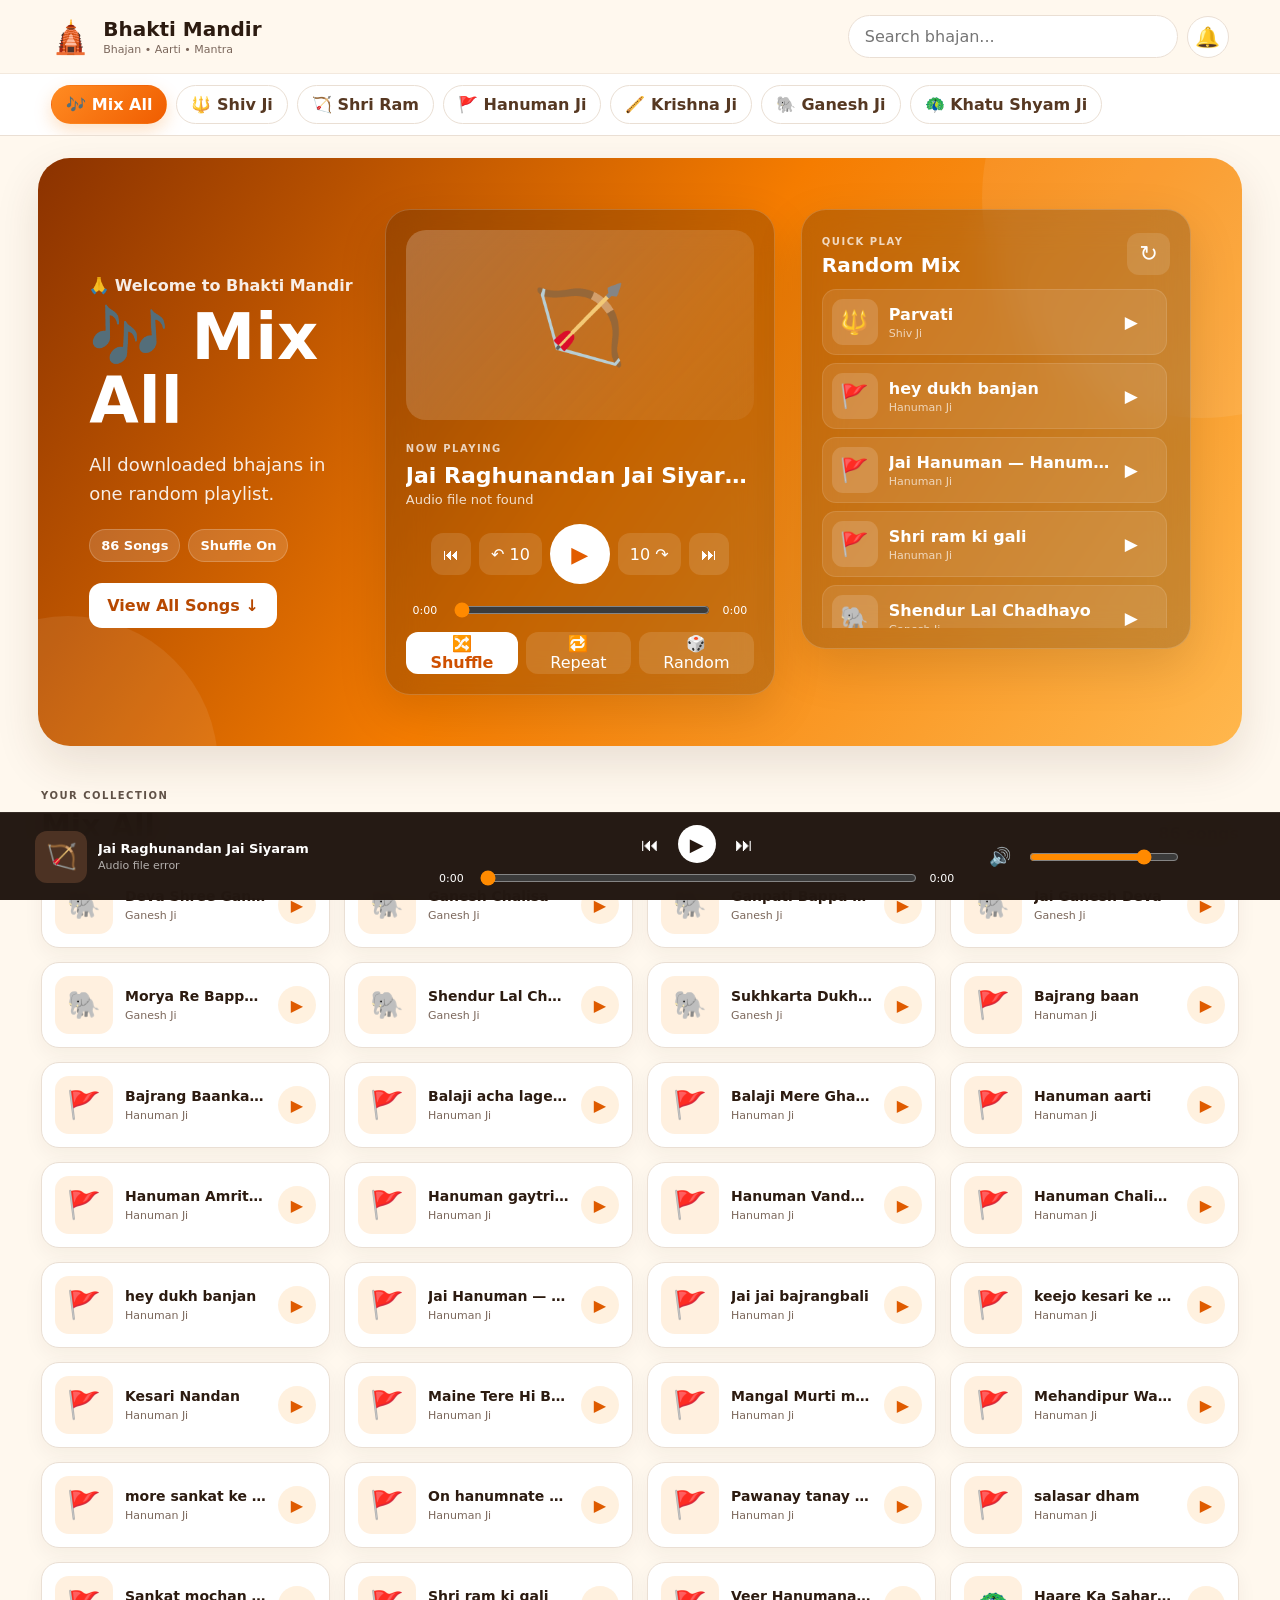
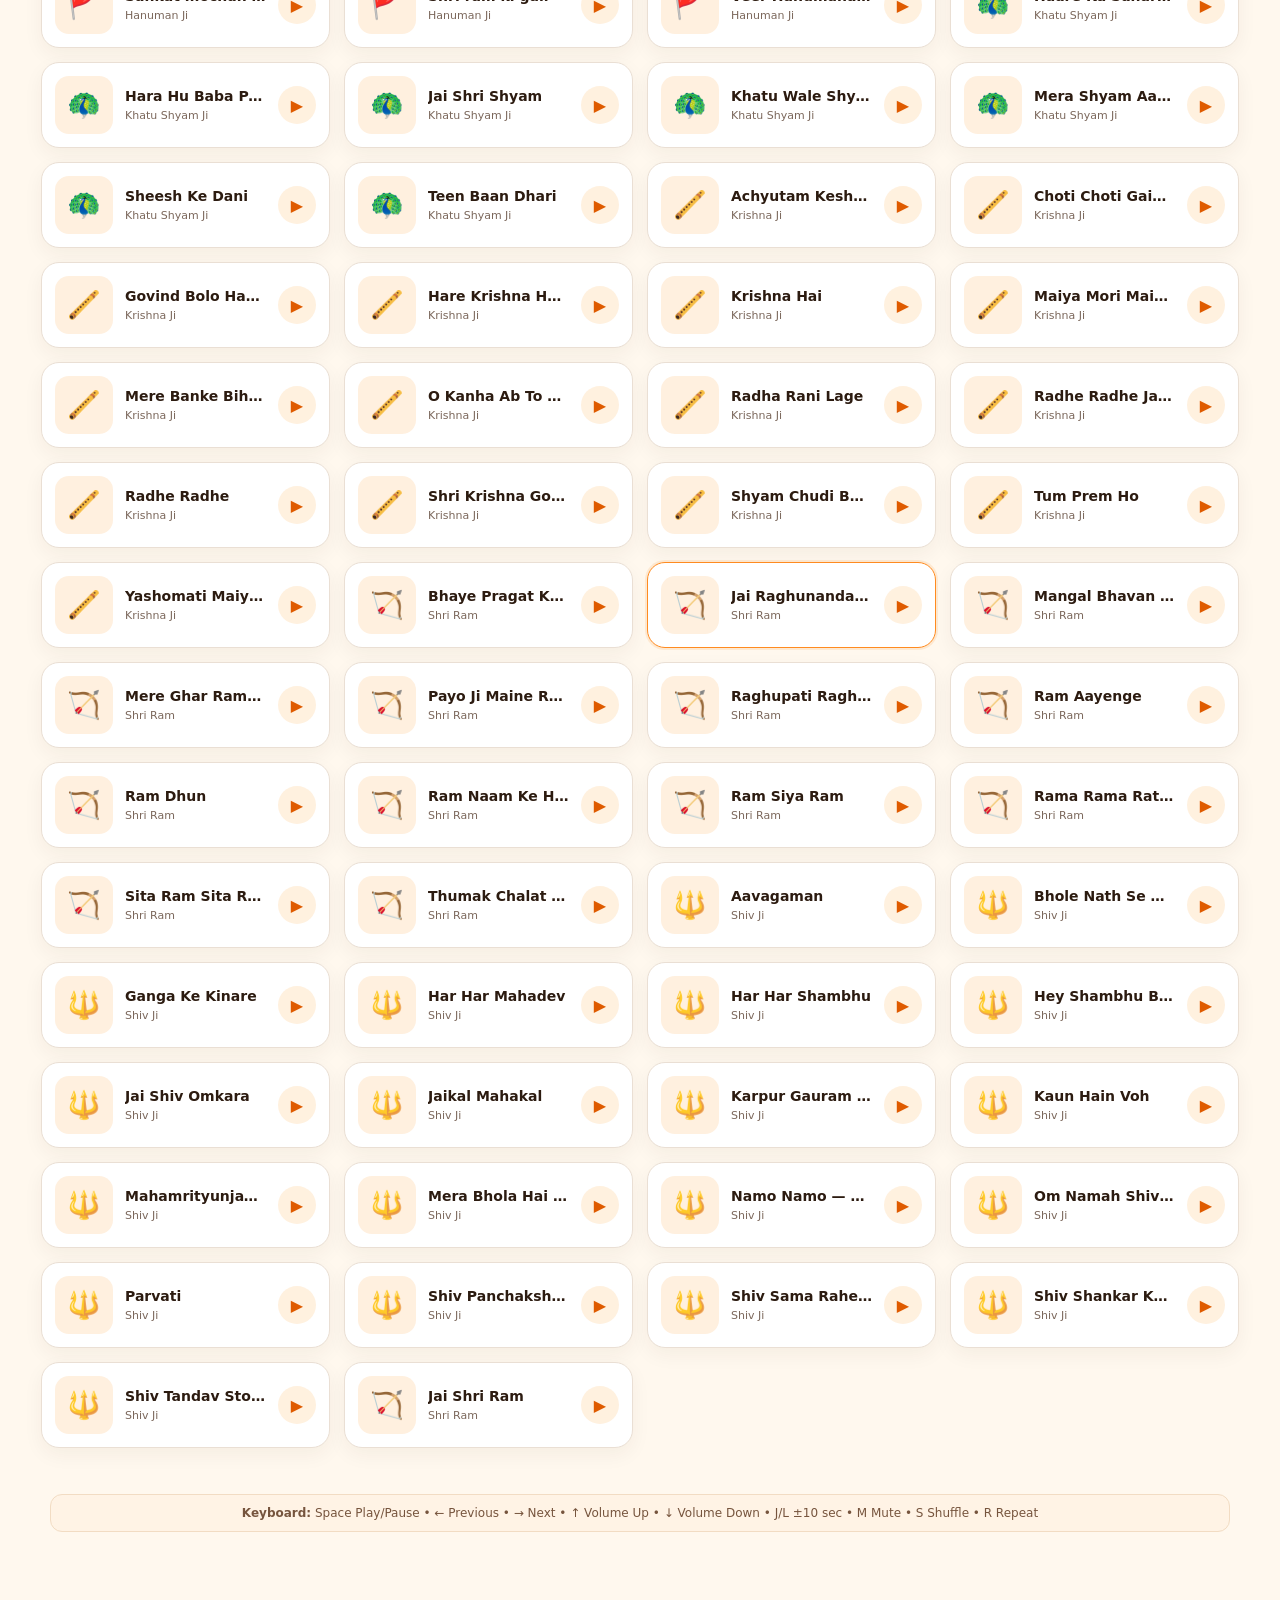
==== index.htm @ 608726d6 "fixing" ====
<!DOCTYPE html>
<html lang="en">
<head>
  <meta charset="UTF-8">

  <meta
    name="viewport"
    content="width=device-width, initial-scale=1.0"
  >

  <meta name="theme-color" content="#f57c00">

  <title>Bhakti Mandir</title>

  <link rel="stylesheet" href="style.css">
</head>

<body>

  <!-- =========================
       HEADER
  ========================== -->

  <header class="header">

    <a
      href="#"
      class="brand"
      id="homeBrand"
    >

      <span class="brand-icon">🛕</span>

      <span>
        <strong>Bhakti Mandir</strong>
        <small>Bhajan • Aarti • Mantra</small>
      </span>

    </a>


    <div class="header-actions">

      <input
        id="searchInput"
        type="search"
        placeholder="Search bhajan..."
        autocomplete="off"
      >

      <button
        id="bellButton"
        class="icon-button"
        title="Temple Bell"
      >
        🔔
      </button>

    </div>

  </header>



  <!-- =========================
       GOD MENU
  ========================== -->

  <nav class="god-menu">

    <button
      class="god-btn active"
      data-god="mix"
    >
      🎶 Mix All
    </button>


    <button
      class="god-btn"
      data-god="shiv"
    >
      🔱 Shiv Ji
    </button>


    <button
      class="god-btn"
      data-god="ram"
    >
      🏹 Shri Ram
    </button>


    <button
      class="god-btn"
      data-god="hanuman"
    >
      🚩 Hanuman Ji
    </button>


    <button
      class="god-btn"
      data-god="krishna"
    >
      🪈 Krishna Ji
    </button>


    <button
      class="god-btn"
      data-god="ganesh"
    >
      🐘 Ganesh Ji
    </button>


    <button
      class="god-btn"
      data-god="shyam"
    >
      🦚 Khatu Shyam Ji
    </button>

  </nav>



  <!-- =========================
       MAIN
  ========================== -->

  <main>


    <!-- =========================
         HERO
    ========================== -->

    <section
      class="hero"
      id="hero"
    >


      <!-- LEFT -->

      <div class="hero-copy">

        <div
          class="eyebrow"
          id="heroGreeting"
        >
          🙏 Welcome to Bhakti Mandir
        </div>


        <h1 id="heroTitle">
          🎶 Mix All
        </h1>


        <p id="heroSubtitle">
          All downloaded bhajans in one random playlist.
        </p>


        <div class="hero-stats">

          <span id="sectionCount">
            0 Songs
          </span>

          <span id="shuffleStatus">
            Shuffle On
          </span>

        </div>


        <button
          class="primary-btn"
          id="viewAllSongsBtn"
        >
          View All Songs ↓
        </button>

      </div>



      <!-- CENTER PLAYER -->

      <div class="now-playing-card">


        <div
          class="large-cover"
          id="heroSongCover"
        >
          🎶
        </div>


        <div class="now-text">

          <small>NOW PLAYING</small>

          <h2 id="heroSongTitle">
            Choose a song
          </h2>

          <p id="heroSongArtist">
            Bhakti Mandir
          </p>

        </div>



        <div class="hero-controls">

          <button
            id="heroPrevBtn"
            title="Previous Song"
          >
            ⏮
          </button>


          <button
            id="back10Btn"
            title="Back 10 seconds"
          >
            ↶ 10
          </button>


          <button
            id="heroPlayBtn"
            class="main-play"
            title="Play / Pause"
          >
            ▶
          </button>


          <button
            id="forward10Btn"
            title="Forward 10 seconds"
          >
            10 ↷
          </button>


          <button
            id="heroNextBtn"
            title="Next Song"
          >
            ⏭
          </button>

        </div>



        <div class="progress-wrap">

          <span id="heroCurrentTime">
            0:00
          </span>


          <input
            id="heroProgress"
            type="range"
            min="0"
            max="100"
            value="0"
          >


          <span id="heroDuration">
            0:00
          </span>

        </div>



        <div class="secondary-controls">


          <button
            id="shuffleBtn"
            class="control-toggle active"
          >
            🔀 Shuffle
          </button>


          <button
            id="repeatBtn"
            class="control-toggle"
          >
            🔁 Repeat
          </button>


          <button id="randomBtn">
            🎲 Random
          </button>

        </div>

      </div>



      <!-- RIGHT QUICK PLAY -->

      <aside class="quick-panel">


        <div class="panel-heading">

          <div>

            <small>
              QUICK PLAY
            </small>

            <h3 id="quickListTitle">
              Random Mix
            </h3>

          </div>


          <button
            id="refreshQuickBtn"
            title="New random list"
          >
            ↻
          </button>

        </div>


        <div
          id="heroQuickList"
          class="quick-list"
        ></div>

      </aside>


    </section>



    <!-- =========================
         ALL SONGS
    ========================== -->

    <section
      class="songs-section"
      id="songsSection"
    >


      <div class="section-heading">

        <div>

          <small>
            YOUR COLLECTION
          </small>

          <h2 id="songSectionTitle">
            Mix All
          </h2>

        </div>


        <span id="songCount">
          0 songs
        </span>

      </div>



      <div
        id="songList"
        class="song-grid"
      ></div>


    </section>


  </main>



  <!-- =========================
       KEYBOARD GUIDE
  ========================== -->

  <div class="keyboard-help">

    <strong>Keyboard:</strong>

    Space Play/Pause •
    ← Previous •
    → Next •
    ↑ Volume Up •
    ↓ Volume Down •
    J/L ±10 sec •
    M Mute •
    S Shuffle •
    R Repeat

  </div>



  <!-- =========================
       BOTTOM PLAYER
  ========================== -->

  <footer class="bottom-player">


    <div class="bottom-song">


      <div
        class="bottom-cover"
        id="bottomCover"
      >
        🎶
      </div>


      <div>

        <strong id="bottomTitle">
          Choose a song
        </strong>

        <small id="bottomArtist">
          Bhakti Mandir
        </small>

      </div>


    </div>



    <div class="bottom-center">


      <div class="bottom-controls">

        <button
          id="previousBtn"
          title="Previous"
        >
          ⏮
        </button>


        <button
          id="bottomPlayBtn"
          class="bottom-main-play"
          title="Play / Pause"
        >
          ▶
        </button>


        <button
          id="nextBtn"
          title="Next"
        >
          ⏭
        </button>

      </div>



      <div class="bottom-progress-row">

        <span id="bottomCurrentTime">
          0:00
        </span>


        <input
          id="bottomProgress"
          type="range"
          min="0"
          max="100"
          value="0"
        >


        <span id="bottomDuration">
          0:00
        </span>

      </div>


    </div>



    <div class="volume-area">

      <button
        id="muteBtn"
        title="Mute"
      >
        🔊
      </button>


      <input
        id="volumeSlider"
        type="range"
        min="0"
        max="1"
        step="0.05"
        value="0.8"
      >

    </div>


  </footer>



  <audio
    id="audioPlayer"
    preload="metadata"
  ></audio>


  <script src="script.js"></script>

</body>
</html>
---- style.css ----
* {
    box-sizing: border-box;
}


:root {

    --bg: #fff8ee;

    --card: #ffffff;

    --text: #2c1b10;

    --muted: #7b675b;

    --orange: #f57c00;

    --line: #eadfd4;

    --shadow:
        0 18px 45px rgba(76, 45, 20, 0.12);

}



html {

    scroll-behavior: smooth;

}



body {

    margin: 0;

    font-family:
        Inter,
        system-ui,
        -apple-system,
        Segoe UI,
        Roboto,
        Arial,
        sans-serif;

    background: var(--bg);

    color: var(--text);

    padding-bottom: 108px;

}



button,
input {

    font: inherit;

}



button {

    cursor: pointer;

}



/* ========================
   HEADER
======================== */

.header {

    min-height: 74px;

    padding:
        12px
        clamp(16px, 4vw, 54px);

    display: flex;

    align-items: center;

    justify-content: space-between;

    gap: 16px;

    position: sticky;

    top: 0;

    z-index: 100;

    background:
        rgba(255, 248, 238, 0.94);

    backdrop-filter: blur(18px);

    border-bottom:
        1px solid
        rgba(120, 80, 45, 0.09);

}



.brand {

    text-decoration: none;

    color: inherit;

    display: flex;

    align-items: center;

    gap: 12px;

}



.brand-icon {

    font-size: 32px;

}



.brand strong {

    display: block;

    font-size: 20px;

}



.brand small {

    display: block;

    color: var(--muted);

    font-size: 11px;

    margin-top: 2px;

}



.header-actions {

    display: flex;

    gap: 9px;

    align-items: center;

}



#searchInput {

    width: min(330px, 38vw);

    border:
        1px solid
        var(--line);

    background: white;

    border-radius: 999px;

    padding: 11px 16px;

    outline: none;

}



#searchInput:focus {

    border-color: #ff9b31;

    box-shadow:
        0 0 0 3px
        rgba(245, 124, 0, 0.12);

}



.icon-button {

    width: 42px;

    height: 42px;

    border-radius: 50%;

    border:
        1px solid
        var(--line);

    background: white;

    font-size: 20px;

}



.icon-button.ringing {

    animation:
        ring 0.55s ease;

}



@keyframes ring {

    0%,
    100% {
        transform: rotate(0);
    }

    25% {
        transform: rotate(18deg);
    }

    50% {
        transform: rotate(-18deg);
    }

    75% {
        transform: rotate(12deg);
    }

}



/* ========================
   GOD MENU
======================== */

.god-menu {

    position: sticky;

    top: 74px;

    z-index: 90;

    display: flex;

    gap: 9px;

    overflow-x: auto;

    padding:
        11px
        clamp(16px, 4vw, 54px);

    background: white;

    border-bottom:
        1px solid
        var(--line);

    scrollbar-width: none;

}



.god-menu::-webkit-scrollbar {

    display: none;

}



.god-btn {

    white-space: nowrap;

    border:
        1px solid
        var(--line);

    background: white;

    color: #563822;

    padding: 9px 14px;

    border-radius: 999px;

    font-weight: 700;

}



.god-btn:hover,
.god-btn.active {

    background:
        linear-gradient(
            135deg,
            #ff8b22,
            #f05d00
        );

    color: white;

    border-color: transparent;

    box-shadow:
        0 7px 18px
        rgba(245, 124, 0, 0.23);

}



/* ========================
   MAIN
======================== */

main {

    width: min(1450px, 100%);

    margin: auto;

    padding:
        22px
        clamp(14px, 3vw, 38px)
        30px;

}



/* ========================
   HERO
======================== */

.hero {

    min-height: 540px;

    border-radius: 32px;

    padding:
        clamp(22px, 4vw, 52px);

    display: grid;

    grid-template-columns:
        minmax(0, 1fr)
        minmax(320px, 390px)
        minmax(300px, 390px);

    gap: 26px;

    align-items: center;

    color: white;

    background:
        linear-gradient(
            125deg,
            #8b3200,
            #f57c00 48%,
            #ffb74d
        );

    box-shadow: var(--shadow);

    overflow: hidden;

    position: relative;

}



.hero::before,
.hero::after {

    content: "";

    position: absolute;

    border-radius: 50%;

    background:
        rgba(255, 255, 255, 0.08);

    pointer-events: none;

}



.hero::before {

    width: 440px;

    height: 440px;

    right: -180px;

    top: -180px;

}



.hero::after {

    width: 300px;

    height: 300px;

    left: -120px;

    bottom: -170px;

}



.hero > * {

    position: relative;

    z-index: 1;

}



.eyebrow {

    font-weight: 800;

    opacity: 0.9;

    margin-bottom: 10px;

}



.hero-copy h1 {

    font-size:
        clamp(38px, 5vw, 72px);

    line-height: 1;

    margin:
        0 0 17px;

}



.hero-copy p {

    max-width: 580px;

    font-size: 18px;

    line-height: 1.6;

    opacity: 0.9;

}



.hero-stats {

    display: flex;

    gap: 8px;

    flex-wrap: wrap;

    margin: 21px 0;

}



.hero-stats span {

    background:
        rgba(255, 255, 255, 0.15);

    border:
        1px solid
        rgba(255, 255, 255, 0.19);

    padding:
        8px 11px;

    border-radius: 999px;

    font-size: 13px;

    font-weight: 700;

}



.primary-btn {

    border: 0;

    border-radius: 13px;

    background: white;

    color: #b74800;

    font-weight: 800;

    padding:
        13px 18px;

}



/* ========================
   PLAYER CARDS
======================== */

.now-playing-card,
.quick-panel {

    border:
        1px solid
        rgba(255, 255, 255, 0.18);

    background:
        rgba(25, 11, 3, 0.22);

    backdrop-filter:
        blur(18px);

    border-radius: 25px;

    padding: 20px;

    box-shadow:
        0 18px 50px
        rgba(0, 0, 0, 0.12);

}



.large-cover {

    height: 190px;

    border-radius: 20px;

    display: grid;

    place-items: center;

    font-size: 76px;

    background:
        linear-gradient(
            135deg,
            rgba(255,255,255,0.22),
            rgba(255,255,255,0.05)
        );

    margin-bottom: 17px;

}



.now-text small,
.panel-heading small,
.section-heading small {

    font-size: 10px;

    letter-spacing: 1.5px;

    font-weight: 900;

    opacity: 0.75;

}



.now-text h2 {

    font-size: 22px;

    margin:
        7px 0 4px;

    white-space: nowrap;

    overflow: hidden;

    text-overflow: ellipsis;

}



.now-text p {

    font-size: 13px;

    margin:
        0 0 17px;

    opacity: 0.8;

    white-space: nowrap;

    overflow: hidden;

    text-overflow: ellipsis;

}



.hero-controls,
.secondary-controls {

    display: flex;

    align-items: center;

    justify-content: center;

    gap: 8px;

}



.hero-controls button,
.secondary-controls button,
.panel-heading button {

    border: 0;

    color: white;

    background:
        rgba(255,255,255,0.12);

    border-radius: 12px;

    min-height: 42px;

    padding:
        0 12px;

}



.hero-controls button:hover,
.secondary-controls button:hover {

    background:
        rgba(255,255,255,0.22);

}



.hero-controls .main-play {

    width: 60px;

    height: 60px;

    border-radius: 50%;

    font-size: 22px;

    background: white;

    color: #e25c00;

}



.progress-wrap,
.bottom-progress-row {

    display: grid;

    grid-template-columns:
        38px
        1fr
        38px;

    align-items: center;

    gap: 8px;

    margin:
        16px 0 12px;

}



.progress-wrap span,
.bottom-progress-row span {

    font-size: 11px;

    text-align: center;

}



input[type="range"] {

    accent-color: #ff8a00;

    width: 100%;

}



.control-toggle.active {

    background:
        white !important;

    color:
        #cf5000 !important;

    font-weight: 800;

}



/* ========================
   QUICK LIST
======================== */

.quick-panel {

    align-self: stretch;

    max-height: 440px;

    display: flex;

    flex-direction: column;

}



.panel-heading {

    display: flex;

    align-items: center;

    justify-content: space-between;

    margin-bottom: 12px;

}



.panel-heading h3 {

    margin:
        4px 0 0;

    font-size: 20px;

}



.panel-heading button {

    font-size: 22px;

}



.quick-list {

    overflow: auto;

    padding-right: 3px;

}



.quick-item {

    width: 100%;

    display: grid;

    grid-template-columns:
        46px 1fr 32px;

    gap: 11px;

    align-items: center;

    color: white;

    background:
        rgba(255,255,255,0.09);

    border:
        1px solid
        rgba(255,255,255,0.11);

    border-radius: 14px;

    padding: 9px;

    margin-bottom: 8px;

    text-align: left;

}



.quick-item:hover,
.quick-item.active {

    background:
        rgba(255,255,255,0.20);

}



.quick-icon {

    width: 46px;

    height: 46px;

    border-radius: 11px;

    display: grid;

    place-items: center;

    background:
        rgba(255,255,255,0.15);

    font-size: 23px;

}



.quick-info {

    min-width: 0;

}



.quick-info strong,
.quick-info small {

    display: block;

    white-space: nowrap;

    overflow: hidden;

    text-overflow: ellipsis;

}



.quick-info small {

    font-size: 11px;

    opacity: 0.68;

    margin-top: 3px;

}



.quick-play {

    font-size: 17px;

}



/* ========================
   SONG COLLECTION
======================== */

.songs-section {

    padding:
        38px 3px 16px;

}



.section-heading {

    display: flex;

    justify-content: space-between;

    align-items: end;

    gap: 15px;

    margin-bottom: 19px;

}



.section-heading h2 {

    font-size: 30px;

    margin:
        5px 0 0;

}



.section-heading span {

    color: var(--muted);

    font-weight: 700;

}



.song-grid {

    display: grid;

    grid-template-columns:
        repeat(
            4,
            minmax(0, 1fr)
        );

    gap: 14px;

}



.song-card {

    background: white;

    border:
        1px solid
        var(--line);

    border-radius: 18px;

    padding: 13px;

    display: grid;

    grid-template-columns:
        58px 1fr 38px;

    gap: 12px;

    align-items: center;

    box-shadow:
        0 7px 20px
        rgba(57,34,16,0.05);

    transition:
        0.18s ease;

}



.song-card:hover {

    transform:
        translateY(-2px);

    box-shadow:
        0 12px 28px
        rgba(57,34,16,0.1);

}



.song-card.active {

    border-color:
        #ff8b20;

    box-shadow:
        0 0 0 2px
        rgba(245,124,0,0.12);

}



.song-cover {

    width: 58px;

    height: 58px;

    border-radius: 14px;

    display: grid;

    place-items: center;

    font-size: 27px;

    background:
        #fff0df;

}



.song-meta {

    min-width: 0;

}



.song-meta strong,
.song-meta small {

    display: block;

    white-space: nowrap;

    overflow: hidden;

    text-overflow: ellipsis;

}



.song-meta strong {

    font-size: 14px;

}



.song-meta small {

    color: var(--muted);

    margin-top: 5px;

    font-size: 11px;

}



.card-play {

    width: 38px;

    height: 38px;

    border: 0;

    border-radius: 50%;

    background:
        #fff1df;

    color:
        #df5b00;

    font-weight: 900;

}



.empty-message {

    grid-column:
        1 / -1;

    background: white;

    border:
        1px dashed
        var(--line);

    border-radius: 18px;

    padding: 35px;

    text-align: center;

    color: var(--muted);

}



/* ========================
   KEYBOARD GUIDE
======================== */

.keyboard-help {

    width:
        min(
            1180px,
            calc(100% - 28px)
        );

    margin:
        0 auto 22px;

    padding:
        11px 15px;

    background:
        #fff3e5;

    border:
        1px solid
        #f2dcc3;

    border-radius: 12px;

    color:
        #76543d;

    font-size: 12px;

    text-align: center;

}



/* ========================
   BOTTOM PLAYER
======================== */

.bottom-player {

    position: fixed;

    left: 0;

    right: 0;

    bottom: 0;

    z-index: 200;

    min-height: 88px;

    padding:
        10px
        clamp(12px, 3vw, 35px);

    display: grid;

    grid-template-columns:
        minmax(190px, 1fr)
        minmax(330px, 1.4fr)
        minmax(180px, 0.7fr);

    gap: 20px;

    align-items: center;

    background:
        rgba(30,19,13,0.97);

    color: white;

    border-top:
        1px solid
        rgba(255,255,255,0.08);

    backdrop-filter:
        blur(18px);

}



.bottom-song {

    display: flex;

    align-items: center;

    gap: 11px;

    min-width: 0;

}



.bottom-cover {

    width: 52px;

    height: 52px;

    border-radius: 12px;

    background:
        #4c3223;

    display: grid;

    place-items: center;

    font-size: 25px;

    flex:
        0 0 auto;

}



.bottom-song div:last-child {

    min-width: 0;

}



.bottom-song strong,
.bottom-song small {

    display: block;

    white-space: nowrap;

    overflow: hidden;

    text-overflow: ellipsis;

}



.bottom-song strong {

    font-size: 13px;

}



.bottom-song small {

    font-size: 11px;

    opacity: 0.65;

    margin-top: 3px;

}



.bottom-controls {

    display: flex;

    justify-content: center;

    gap: 9px;

}



.bottom-controls button,
.volume-area button {

    border: 0;

    background: transparent;

    color: white;

    font-size: 18px;

    min-width: 38px;

    height: 38px;

    border-radius: 50%;

}



.bottom-controls button:hover,
.volume-area button:hover {

    background:
        rgba(255,255,255,0.1);

}



.bottom-main-play {

    background:
        white !important;

    color:
        #26170f !important;

}



.bottom-progress-row {

    margin:
        5px 0 0;

}



.volume-area {

    display: flex;

    align-items: center;

    gap: 8px;

}



.volume-area input {

    max-width: 150px;

}



/* ========================
   RESPONSIVE
======================== */

@media (max-width: 1180px) {

    .hero {

        grid-template-columns:
            1fr 370px;

    }


    .hero-copy {

        grid-column:
            1 / -1;

    }


    .song-grid {

        grid-template-columns:
            repeat(
                3,
                minmax(0,1fr)
            );

    }

}



@media (max-width: 820px) {

    body {

        padding-bottom:
            150px;

    }


    .header {

        align-items:
            flex-start;

    }


    .header-actions {

        flex: 1;

        justify-content:
            flex-end;

    }


    #searchInput {

        width:
            min(
                250px,
                46vw
            );

    }


    .hero {

        grid-template-columns:
            1fr;

        padding:
            22px;

        border-radius:
            24px;

        min-height:
            unset;

    }


    .hero-copy {

        grid-column:
            auto;

    }


    .quick-panel {

        max-height:
            none;

    }


    .song-grid {

        grid-template-columns:
            repeat(
                2,
                minmax(0,1fr)
            );

    }


    .bottom-player {

        grid-template-columns:
            1fr 1.25fr;

        gap:
            10px;

    }


    .volume-area {

        display: none;

    }

}



@media (max-width: 560px) {

    body {

        padding-bottom:
            174px;

    }


    .header {

        padding:
            10px 12px;

        flex-wrap:
            wrap;

    }


    .brand small {

        display:
            none;

    }


    .brand strong {

        font-size:
            17px;

    }


    .brand-icon {

        font-size:
            27px;

    }


    .header-actions {

        width:
            100%;

        flex-basis:
            100%;

    }


    #searchInput {

        width:
            100%;

    }


    .god-menu {

        top:
            114px;

        padding:
            9px 12px;

    }


    main {

        padding:
            12px 10px 20px;

    }


    .hero {

        padding:
            17px;

        border-radius:
            20px;

        gap:
            16px;

    }


    .hero-copy h1 {

        font-size:
            38px;

    }


    .hero-copy p {

        font-size:
            15px;

    }


    .large-cover {

        height:
            150px;

        font-size:
            60px;

    }


    .hero-controls {

        gap:
            5px;

    }


    .hero-controls button {

        padding:
            0 8px;

    }


    .secondary-controls {

        flex-wrap:
            wrap;

    }


    .song-grid {

        grid-template-columns:
            1fr;

    }


    .section-heading h2 {

        font-size:
            25px;

    }


    .keyboard-help {

        display:
            none;

    }


    .bottom-player {

        min-height:
            150px;

        grid-template-columns:
            1fr;

        padding:
            9px 12px;

        gap:
            5px;

    }


    .bottom-song {

        justify-content:
            center;

    }


    .bottom-center {

        width:
            100%;

    }

}
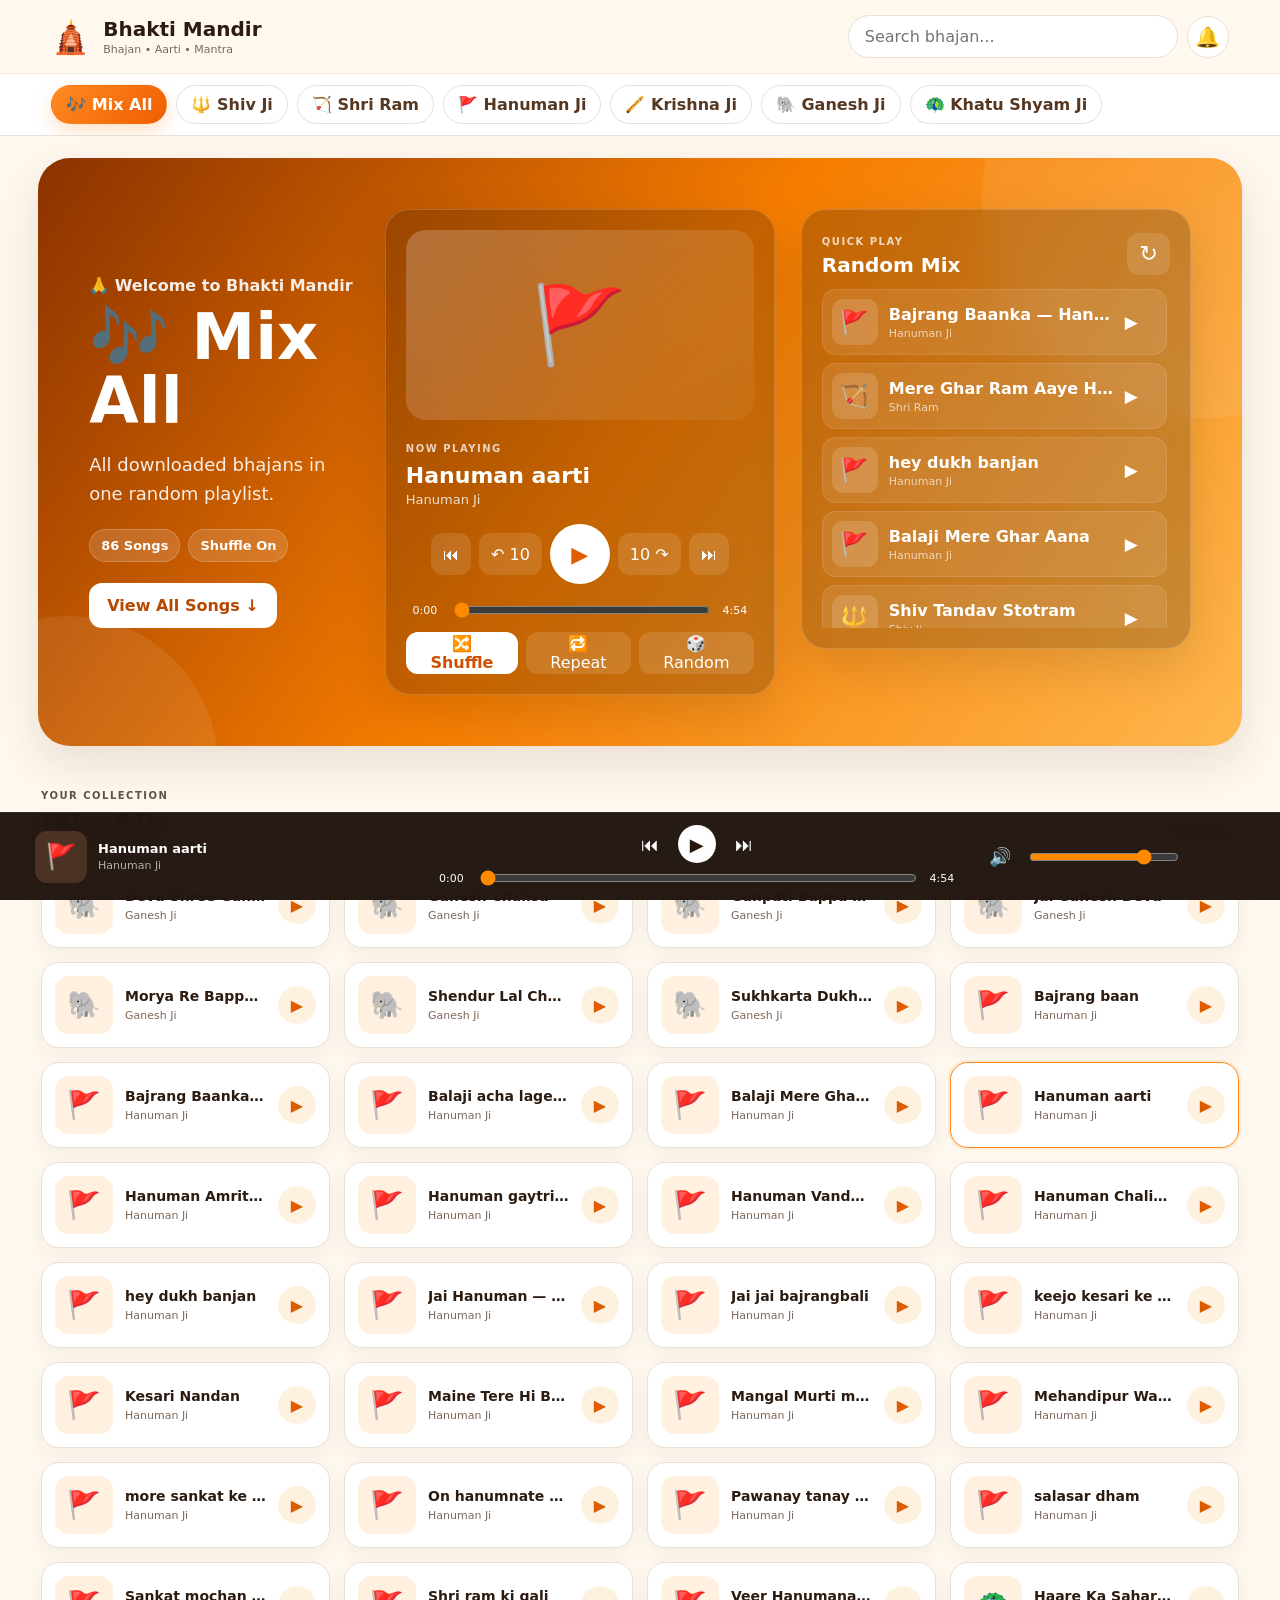
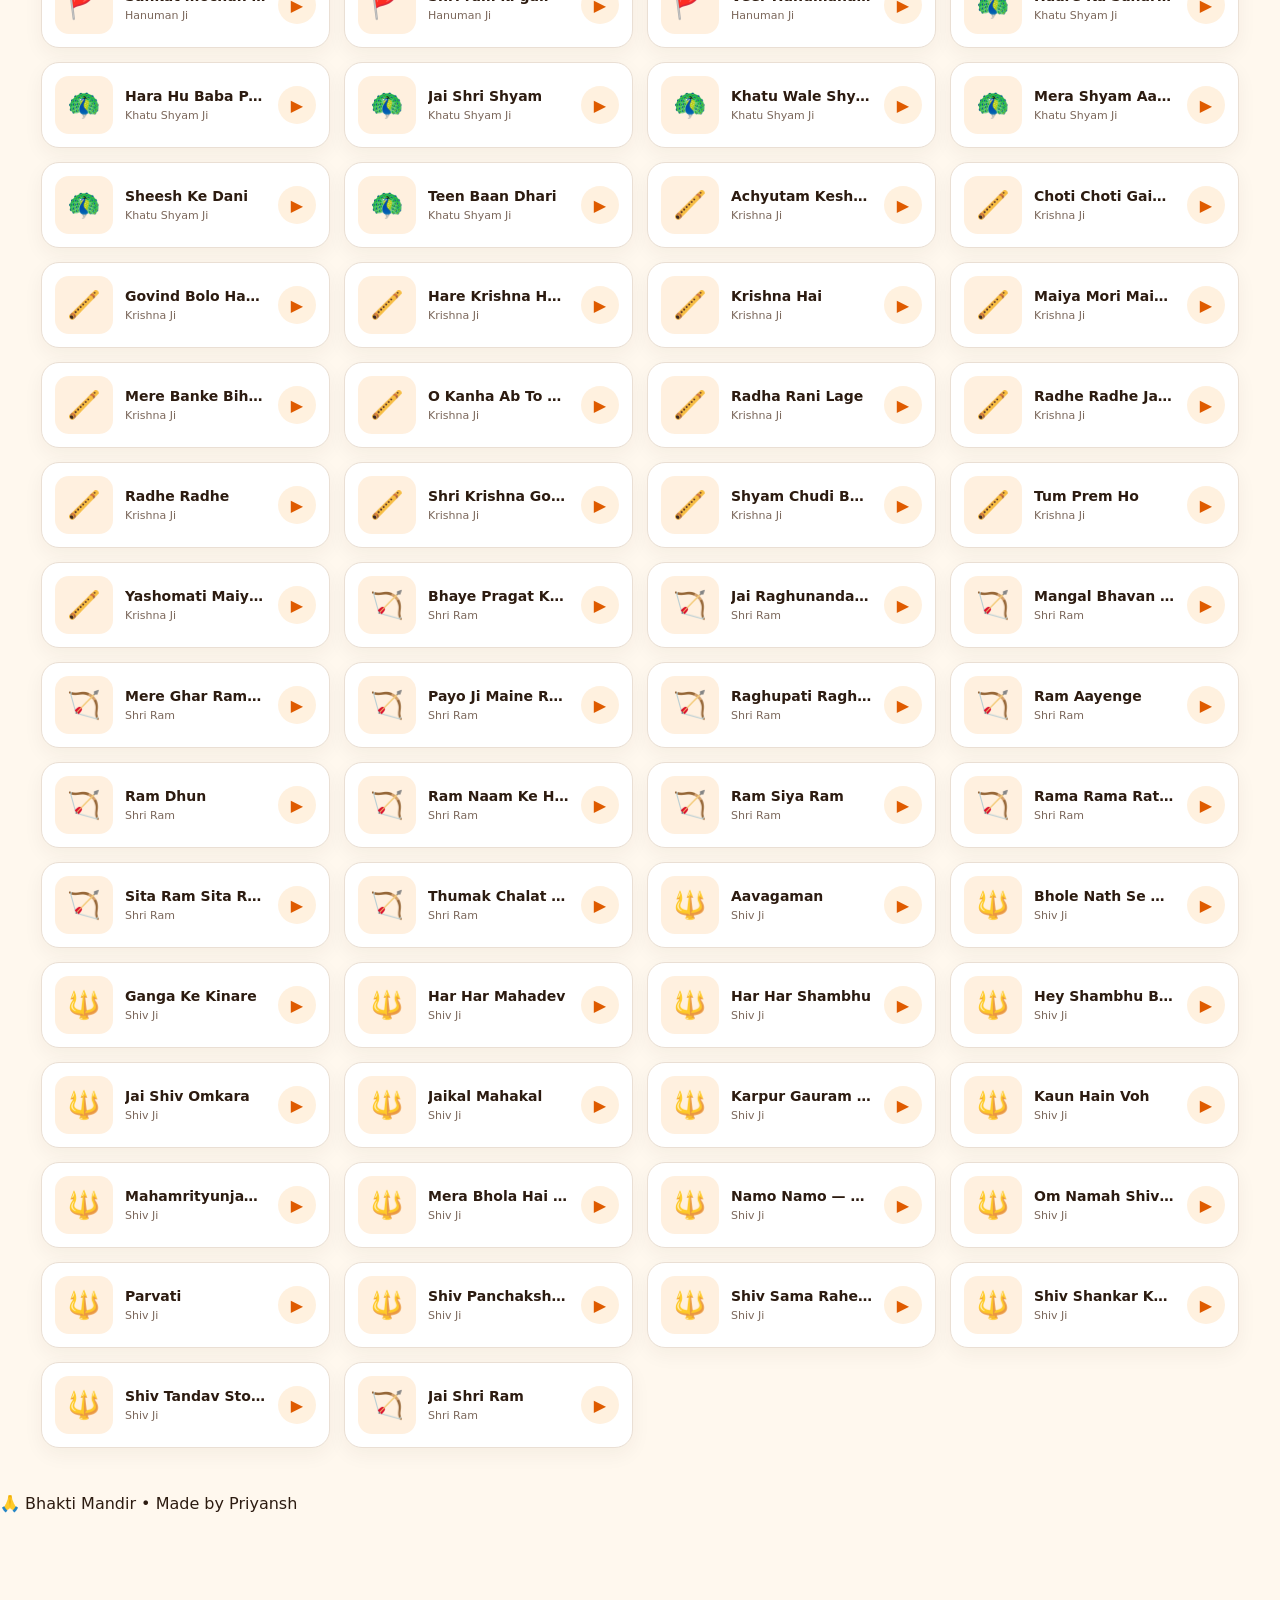
==== commit 6053d90b: "footer" ====
--- a/index.htm
+++ b/index.htm
@@ -410,22 +410,11 @@
        KEYBOARD GUIDE
   ========================== -->
 
-  <div class="keyboard-help">
-
-    <strong>Keyboard:</strong>
-
-    Space Play/Pause •
-    ← Previous •
-    → Next •
-    ↑ Volume Up •
-    ↓ Volume Down •
-    J/L ±10 sec •
-    M Mute •
-    S Shuffle •
-    R Repeat
-
-  </div>
-
+  <div class="site-credit">
+    <span>🙏 Bhakti Mandir</span>
+    <span>•</span>
+    <span>Made by Priyansh</span>
+</div>
 
 
   <!-- =========================
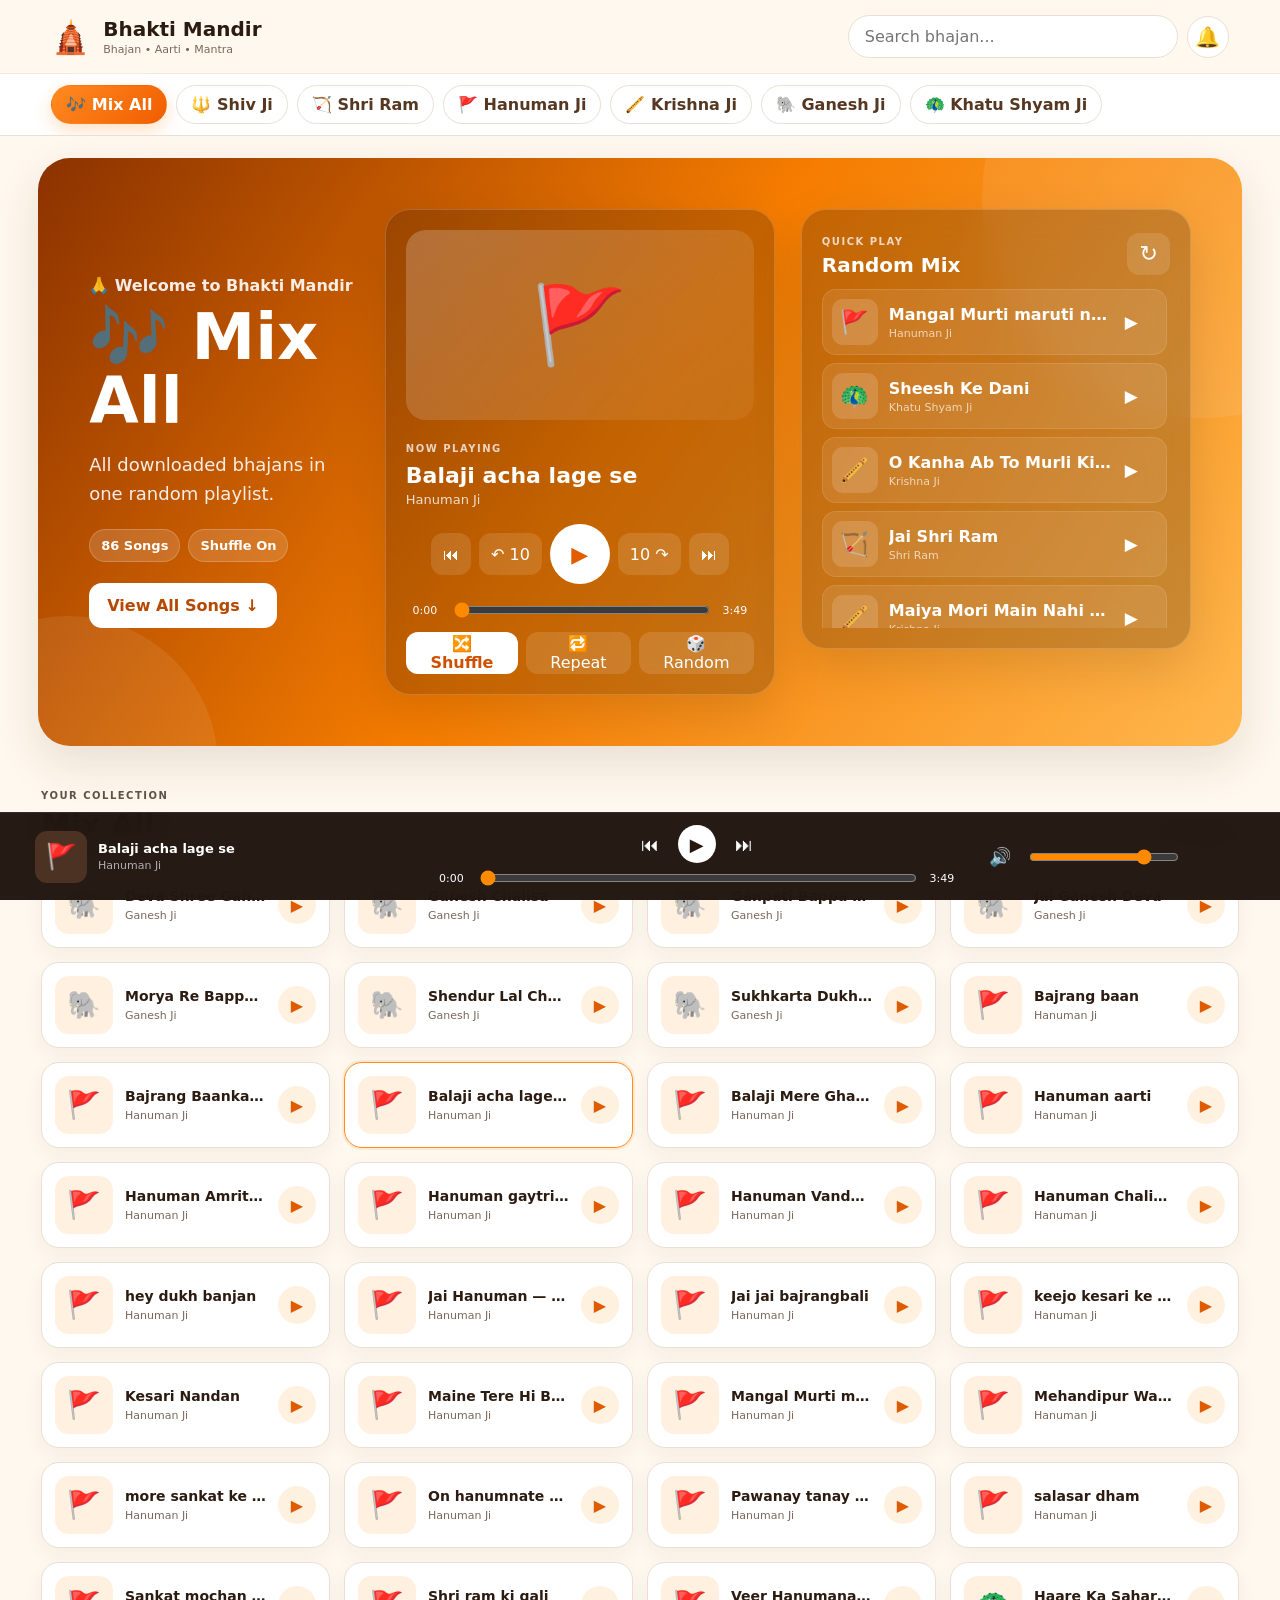
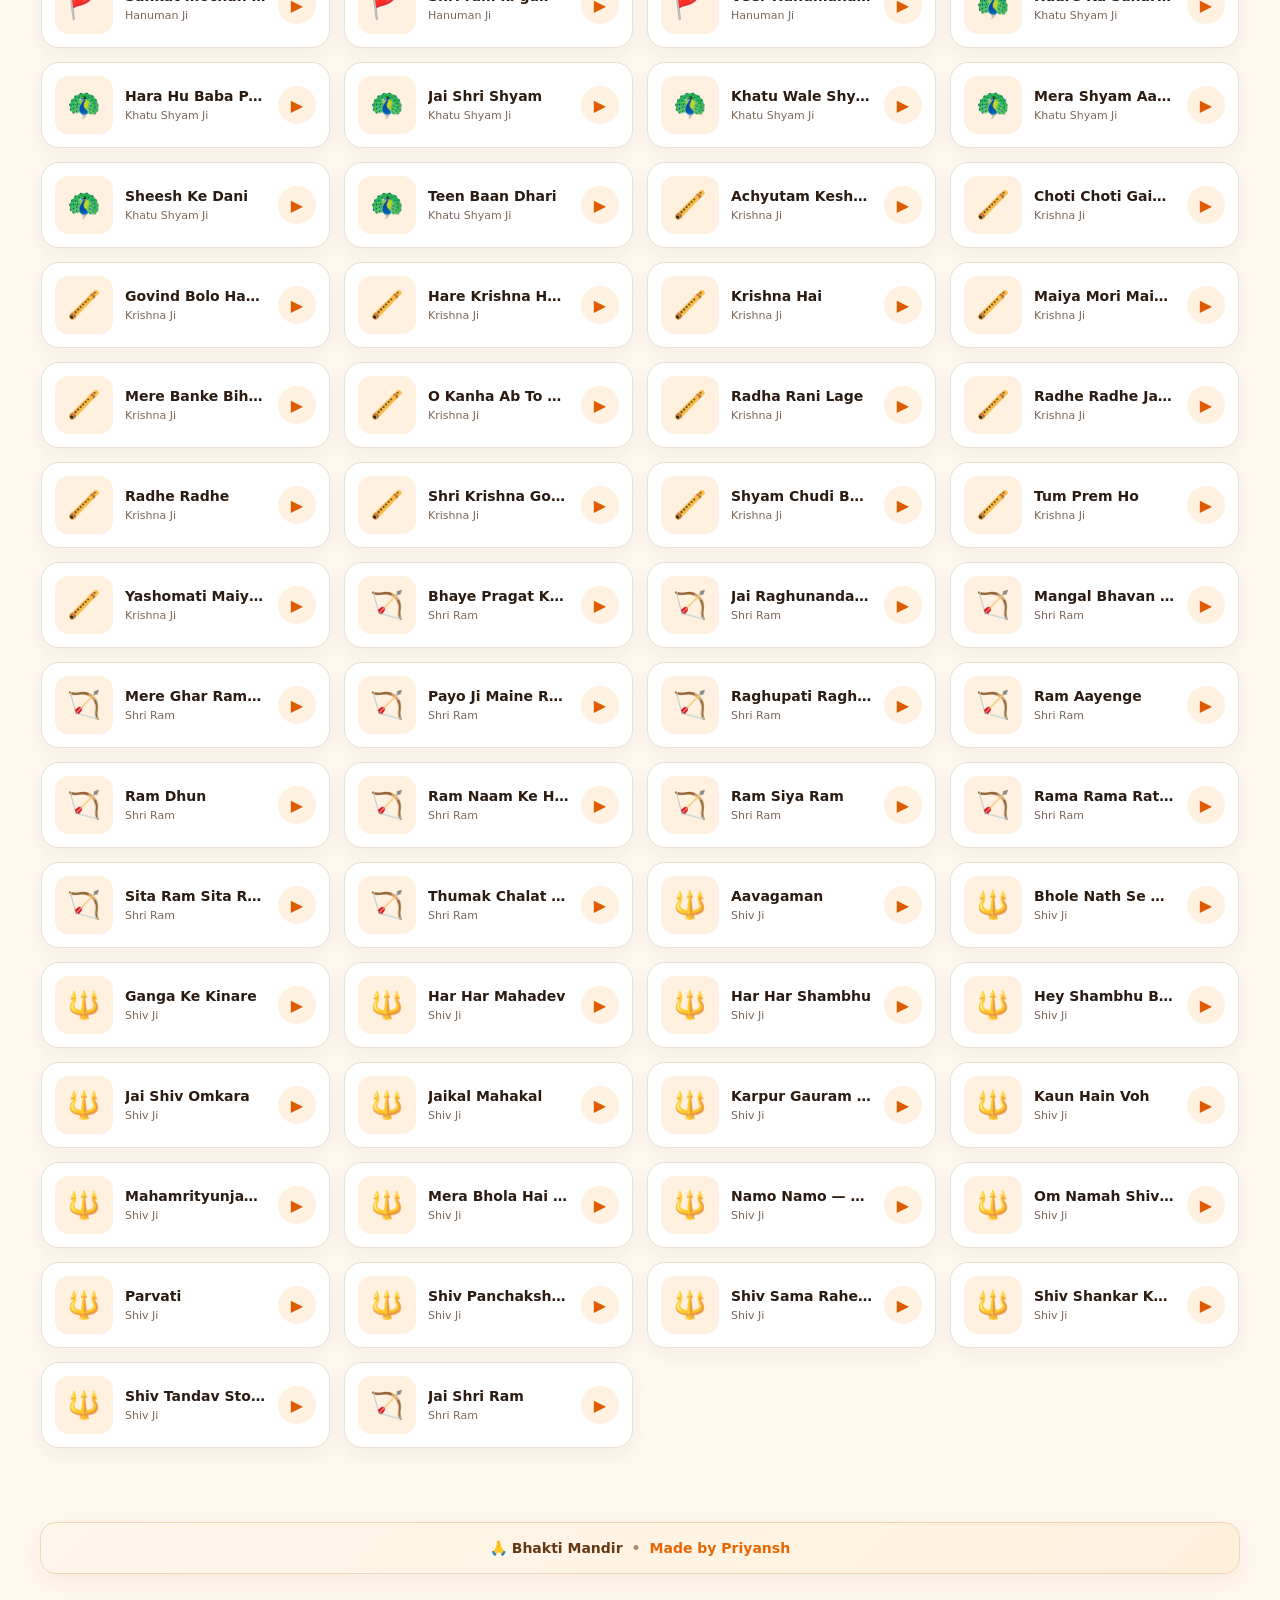
==== commit 21739049: "Style website footer credit" ====
--- a/index.htm
+++ b/index.htm
@@ -410,10 +410,10 @@
        KEYBOARD GUIDE
   ========================== -->
 
-  <div class="site-credit">
+ <div class="site-credit">
     <span>🙏 Bhakti Mandir</span>
-    <span>•</span>
-    <span>Made by Priyansh</span>
+    <span class="credit-dot">•</span>
+    <span class="credit-name">Made by Priyansh</span>
 </div>
 
 
--- a/style.css
+++ b/style.css
@@ -1780,4 +1780,74 @@
 
     }
 
+}
+/* ================================
+   WEBSITE CREDIT
+================================ */
+
+.site-credit {
+    width: calc(100% - 80px);
+    max-width: 1400px;
+    min-height: 52px;
+
+    margin: 28px auto 105px;
+    padding: 12px 24px;
+
+    display: flex;
+    align-items: center;
+    justify-content: center;
+    gap: 9px;
+
+    box-sizing: border-box;
+
+    background: linear-gradient(
+        135deg,
+        #fff7ec,
+        #fff0dc
+    );
+
+    border: 1px solid #f2d4b4;
+    border-radius: 16px;
+
+    box-shadow:
+        0 8px 25px rgba(107, 55, 17, 0.06);
+
+    color: #653814;
+
+    font-family: inherit;
+    font-size: 14px;
+    font-weight: 600;
+
+    text-align: center;
+}
+
+.site-credit .credit-dot {
+    opacity: 0.55;
+}
+
+.site-credit .credit-name {
+    color: #e86600;
+    font-weight: 800;
+}
+
+@media (max-width: 768px) {
+
+    .site-credit {
+        width: calc(100% - 28px);
+        margin: 22px auto 100px;
+        padding: 11px 14px;
+
+        font-size: 13px;
+        border-radius: 13px;
+    }
+
+}
+
+@media (max-width: 480px) {
+
+    .site-credit {
+        gap: 6px;
+        font-size: 12px;
+    }
+
 }
